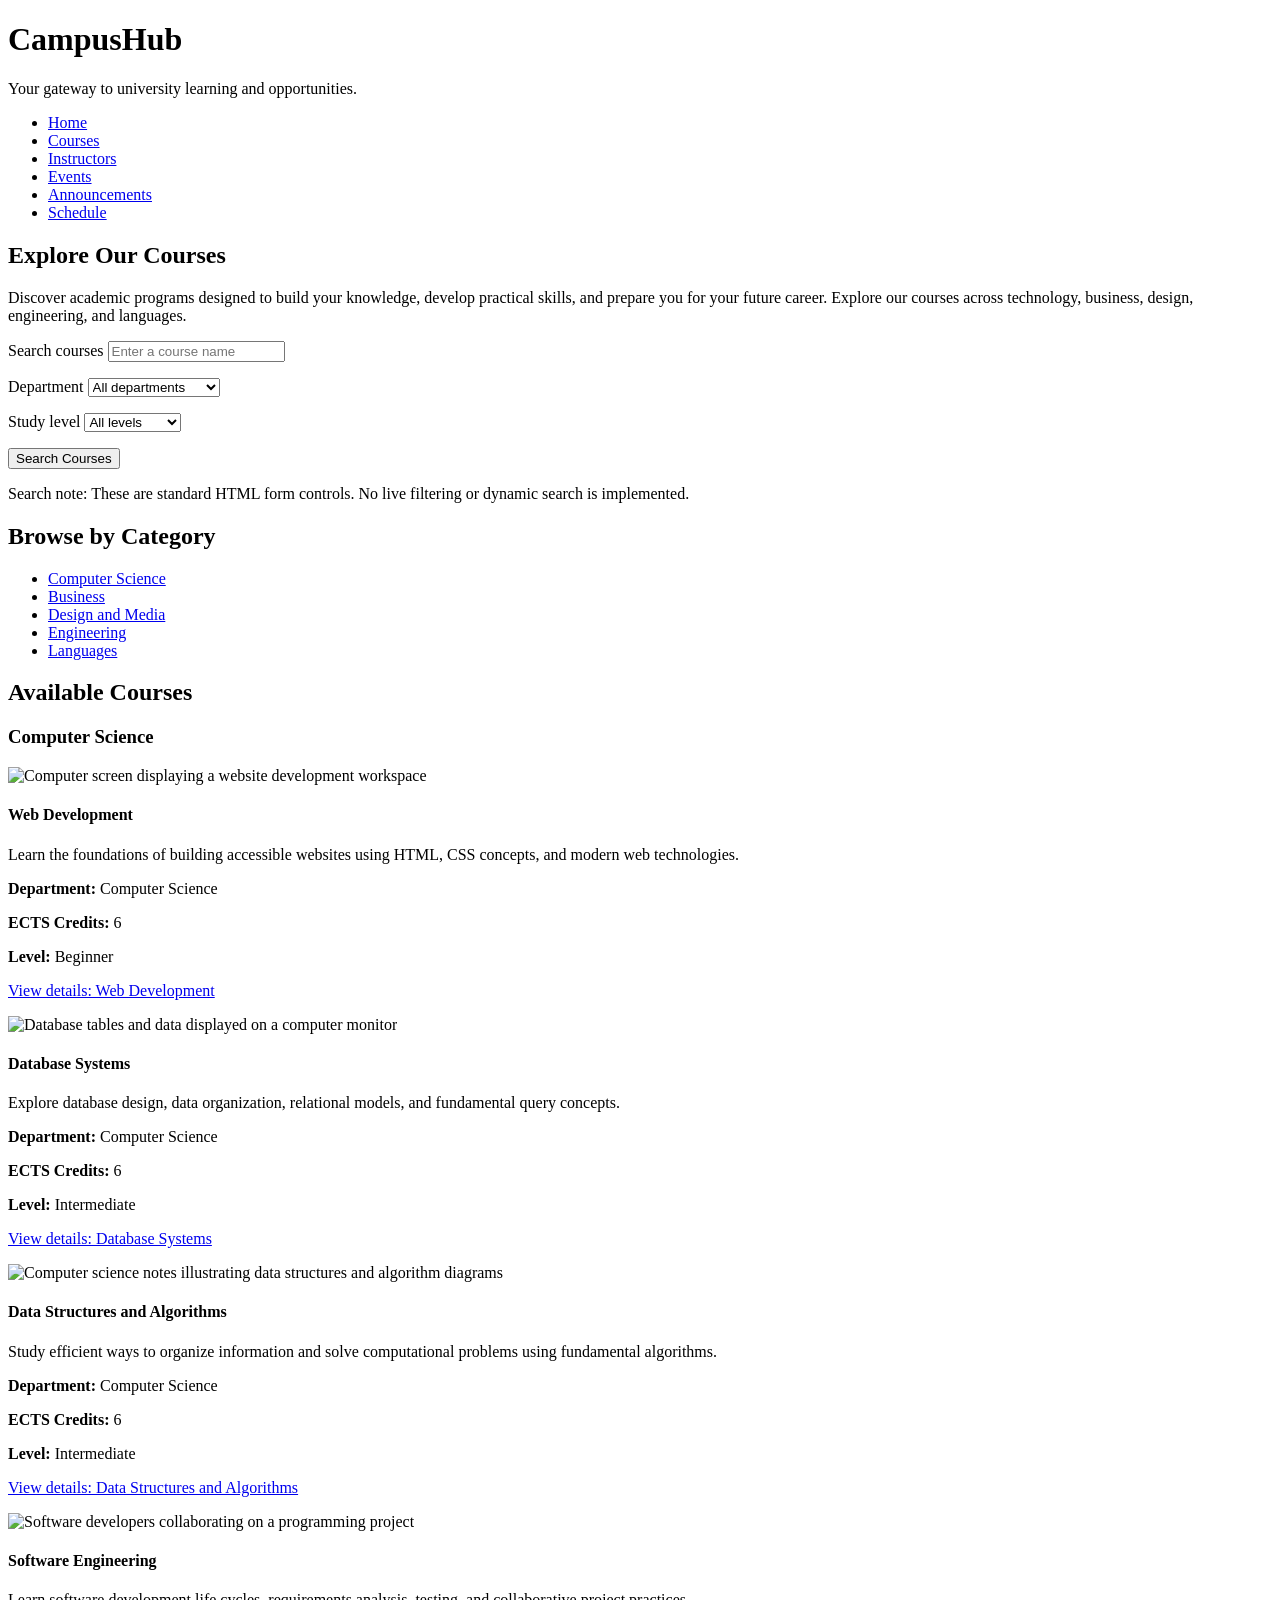
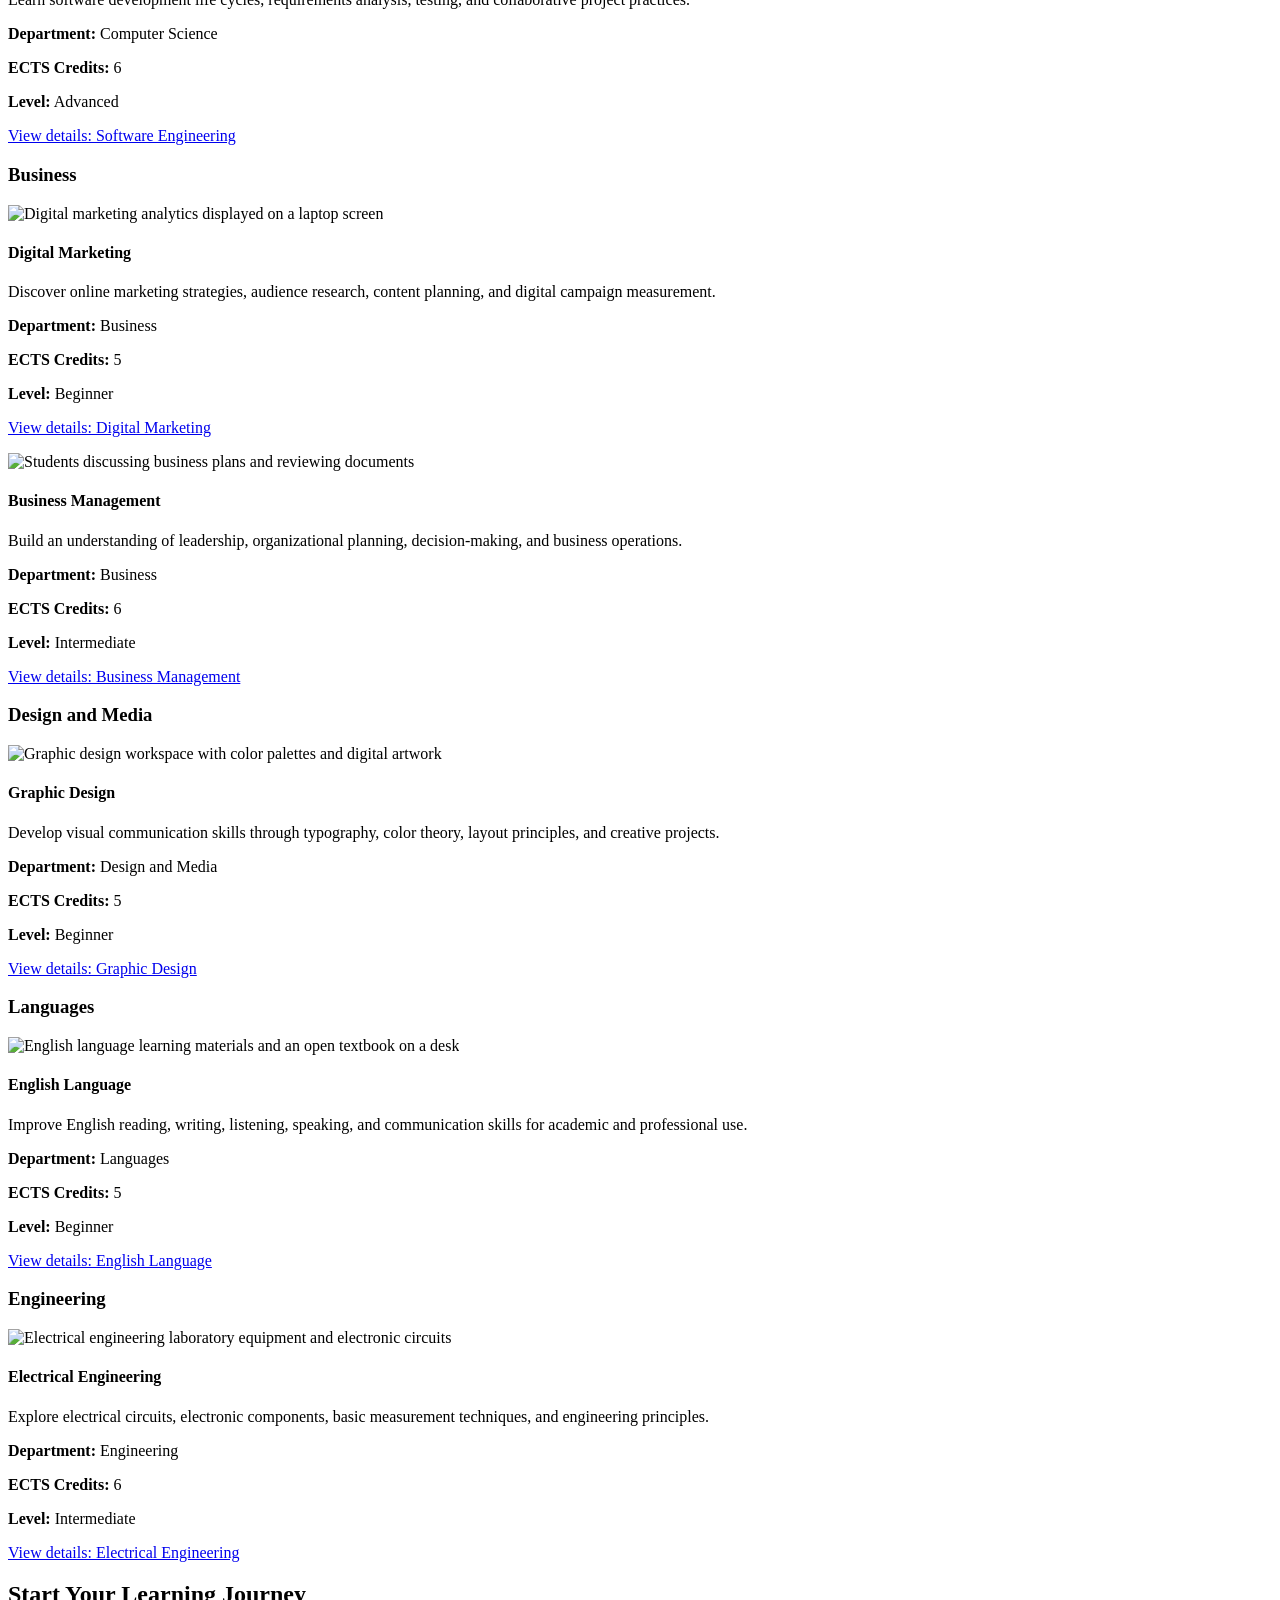
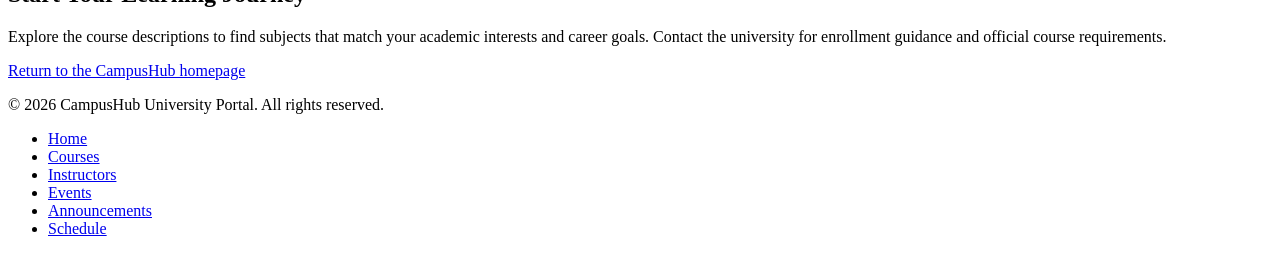
==== courses.html @ 7636628a "Add files via upload" ====
<!doctype html>
<html lang="en">
<head>
    <meta charset="UTF-8">
    <meta name="viewport" content="width=device-width, initial-scale=1.0">
    <title>Our Courses | CampusHub University Portal</title>
</head>
<body>

    <header>
        <h1>CampusHub</h1>
        <p>Your gateway to university learning and opportunities.</p>

        <nav aria-label="Main navigation">
            <ul>
                <li><a href="index.html">Home</a></li>
                <li><a href="courses.html" aria-current="page">Courses</a></li>
                <li><a href="instructors.html">Instructors</a></li>
                <li><a href="events.html">Events</a></li>
                <li><a href="announcements.html">Announcements</a></li>
                <li><a href="schedule.html">Schedule</a></li>
            </ul>
        </nav>
    </header>

    <main>
        <section aria-labelledby="courses-heading">
            <h2 id="courses-heading">Explore Our Courses</h2>
            <p>
                Discover academic programs designed to build your knowledge,
                develop practical skills, and prepare you for your future career.
                Explore our courses across technology, business, design,
                engineering, and languages.
            </p>

            <form action="courses.html" method="get">
                <p>
                    <label for="course-search">Search courses</label>
                    <input
                        type="search"
                        id="course-search"
                        name="search"
                        placeholder="Enter a course name"
                    >
                </p>

                <p>
                    <label for="department">Department</label>
                    <select id="department" name="department">
                        <option value="">All departments</option>
                        <option value="computer-science">Computer Science</option>
                        <option value="business">Business</option>
                        <option value="design">Design and Media</option>
                        <option value="engineering">Engineering</option>
                        <option value="languages">Languages</option>
                    </select>
                </p>

                <p>
                    <label for="level">Study level</label>
                    <select id="level" name="level">
                        <option value="">All levels</option>
                        <option value="beginner">Beginner</option>
                        <option value="intermediate">Intermediate</option>
                        <option value="advanced">Advanced</option>
                    </select>
                </p>

                <button type="submit">Search Courses</button>
            </form>
            <p>
                Search note: These are standard HTML form controls.
                No live filtering or dynamic search is implemented.
            </p>
        </section>

        <nav aria-label="Course categories">
            <h2>Browse by Category</h2>
            <ul>
                <li><a href="#computer-science">Computer Science</a></li>
                <li><a href="#business">Business</a></li>
                <li><a href="#design">Design and Media</a></li>
                <li><a href="#engineering">Engineering</a></li>
                <li><a href="#languages">Languages</a></li>
            </ul>
        </nav>

        <section aria-labelledby="course-list-heading">
            <h2 id="course-list-heading">Available Courses</h2>

            <section id="computer-science" aria-labelledby="cs-heading">
                <h3 id="cs-heading">Computer Science</h3>

                <article>
                    <img
                        src="images/web-development.jpg"
                        alt="Computer screen displaying a website development workspace"
                        width="320"
                        height="200"
                    >
                    <h4>Web Development</h4>
                    <p>
                        Learn the foundations of building accessible websites
                        using HTML, CSS concepts, and modern web technologies.
                    </p>
                    <p><strong>Department:</strong> Computer Science</p>
                    <p><strong>ECTS Credits:</strong> 6</p>
                    <p><strong>Level:</strong> Beginner</p>
                    <p><a href="course-details/web-development.html">View details: Web Development</a></p>
                </article>

                <article>
                    <img
                        src="images/database-systems.jpg"
                        alt="Database tables and data displayed on a computer monitor"
                        width="320"
                        height="200"
                    >
                    <h4>Database Systems</h4>
                    <p>
                        Explore database design, data organization, relational
                        models, and fundamental query concepts.
                    </p>
                    <p><strong>Department:</strong> Computer Science</p>
                    <p><strong>ECTS Credits:</strong> 6</p>
                    <p><strong>Level:</strong> Intermediate</p>
                    <p><a href="course-details/database-systems.html">View details: Database Systems</a></p>
                </article>

                <article>
                    <img
                        src="images/data-structures-algorithms.jpg"
                        alt="Computer science notes illustrating data structures and algorithm diagrams"
                        width="320"
                        height="200"
                    >
                    <h4>Data Structures and Algorithms</h4>
                    <p>
                        Study efficient ways to organize information and solve
                        computational problems using fundamental algorithms.
                    </p>
                    <p><strong>Department:</strong> Computer Science</p>
                    <p><strong>ECTS Credits:</strong> 6</p>
                    <p><strong>Level:</strong> Intermediate</p>
                    <p><a href="course-details/data-structures-algorithms.html">View details: Data Structures and Algorithms</a></p>
                </article>

                <article>
                    <img
                        src="images/software-engineering.jpg"
                        alt="Software developers collaborating on a programming project"
                        width="320"
                        height="200"
                    >
                    <h4>Software Engineering</h4>
                    <p>
                        Learn software development life cycles, requirements
                        analysis, testing, and collaborative project practices.
                    </p>
                    <p><strong>Department:</strong> Computer Science</p>
                    <p><strong>ECTS Credits:</strong> 6</p>
                    <p><strong>Level:</strong> Advanced</p>
                    <p><a href="course-details/software-engineering.html">View details: Software Engineering</a></p>
                </article>
            </section>

            <section id="business" aria-labelledby="business-heading">
                <h3 id="business-heading">Business</h3>

                <article>
                    <img
                        src="images/digital-marketing.jpg"
                        alt="Digital marketing analytics displayed on a laptop screen"
                        width="320"
                        height="200"
                    >
                    <h4>Digital Marketing</h4>
                    <p>
                        Discover online marketing strategies, audience research,
                        content planning, and digital campaign measurement.
                    </p>
                    <p><strong>Department:</strong> Business</p>
                    <p><strong>ECTS Credits:</strong> 5</p>
                    <p><strong>Level:</strong> Beginner</p>
                    <p><a href="course-details/digital-marketing.html">View details: Digital Marketing</a></p>
                </article>

                <article>
                    <img
                        src="images/business-management.jpg"
                        alt="Students discussing business plans and reviewing documents"
                        width="320"
                        height="200"
                    >
                    <h4>Business Management</h4>
                    <p>
                        Build an understanding of leadership, organizational
                        planning, decision-making, and business operations.
                    </p>
                    <p><strong>Department:</strong> Business</p>
                    <p><strong>ECTS Credits:</strong> 6</p>
                    <p><strong>Level:</strong> Intermediate</p>
                    <p><a href="course-details/business-management.html">View details: Business Management</a></p>
                </article>
            </section>

            <section id="design" aria-labelledby="design-heading">
                <h3 id="design-heading">Design and Media</h3>

                <article>
                    <img
                        src="images/graphic-design.jpg"
                        alt="Graphic design workspace with color palettes and digital artwork"
                        width="320"
                        height="200"
                    >
                    <h4>Graphic Design</h4>
                    <p>
                        Develop visual communication skills through typography,
                        color theory, layout principles, and creative projects.
                    </p>
                    <p><strong>Department:</strong> Design and Media</p>
                    <p><strong>ECTS Credits:</strong> 5</p>
                    <p><strong>Level:</strong> Beginner</p>
                    <p><a href="course-details/graphic-design.html">View details: Graphic Design</a></p>
                </article>
            </section>

            <section id="languages" aria-labelledby="languages-heading">
                <h3 id="languages-heading">Languages</h3>

                <article>
                    <img
                        src="images/english-language.jpg"
                        alt="English language learning materials and an open textbook on a desk"
                        width="320"
                        height="200"
                    >
                    <h4>English Language</h4>
                    <p>
                        Improve English reading, writing, listening, speaking,
                        and communication skills for academic and professional use.
                    </p>
                    <p><strong>Department:</strong> Languages</p>
                    <p><strong>ECTS Credits:</strong> 5</p>
                    <p><strong>Level:</strong> Beginner</p>
                    <p><a href="course-details/english-language.html">View details: English Language</a></p>
                </article>
            </section>

            <section id="engineering" aria-labelledby="engineering-heading">
                <h3 id="engineering-heading">Engineering</h3>

                <article>
                    <img
                        src="images/electrical-engineering.jpg"
                        alt="Electrical engineering laboratory equipment and electronic circuits"
                        width="320"
                        height="200"
                    >
                    <h4>Electrical Engineering</h4>
                    <p>
                        Explore electrical circuits, electronic components,
                        basic measurement techniques, and engineering principles.
                    </p>
                    <p><strong>Department:</strong> Engineering</p>
                    <p><strong>ECTS Credits:</strong> 6</p>
                    <p><strong>Level:</strong> Intermediate</p>
                    <p><a href="course-details/electrical-engineering.html">View details: Electrical Engineering</a></p>
                </article>
            </section>
        </section>

        <section aria-labelledby="enrollment-heading">
            <h2 id="enrollment-heading">Start Your Learning Journey</h2>
            <p>
                Explore the course descriptions to find subjects that match
                your academic interests and career goals. Contact the university
                for enrollment guidance and official course requirements.
            </p>
            <p>
                <a href="index.html">Return to the CampusHub homepage</a>
            </p>
        </section>
    </main>

    <footer>
        <p>&copy; 2026 CampusHub University Portal. All rights reserved.</p>
        <nav aria-label="Footer navigation">
            <ul>
                <li><a href="index.html">Home</a></li>
                <li><a href="courses.html">Courses</a></li>
                <li><a href="instructors.html">Instructors</a></li>
                <li><a href="events.html">Events</a></li>
                <li><a href="announcements.html">Announcements</a></li>
                <li><a href="schedule.html">Schedule</a></li>
            </ul>
        </nav>
    </footer>

</body>
</html>
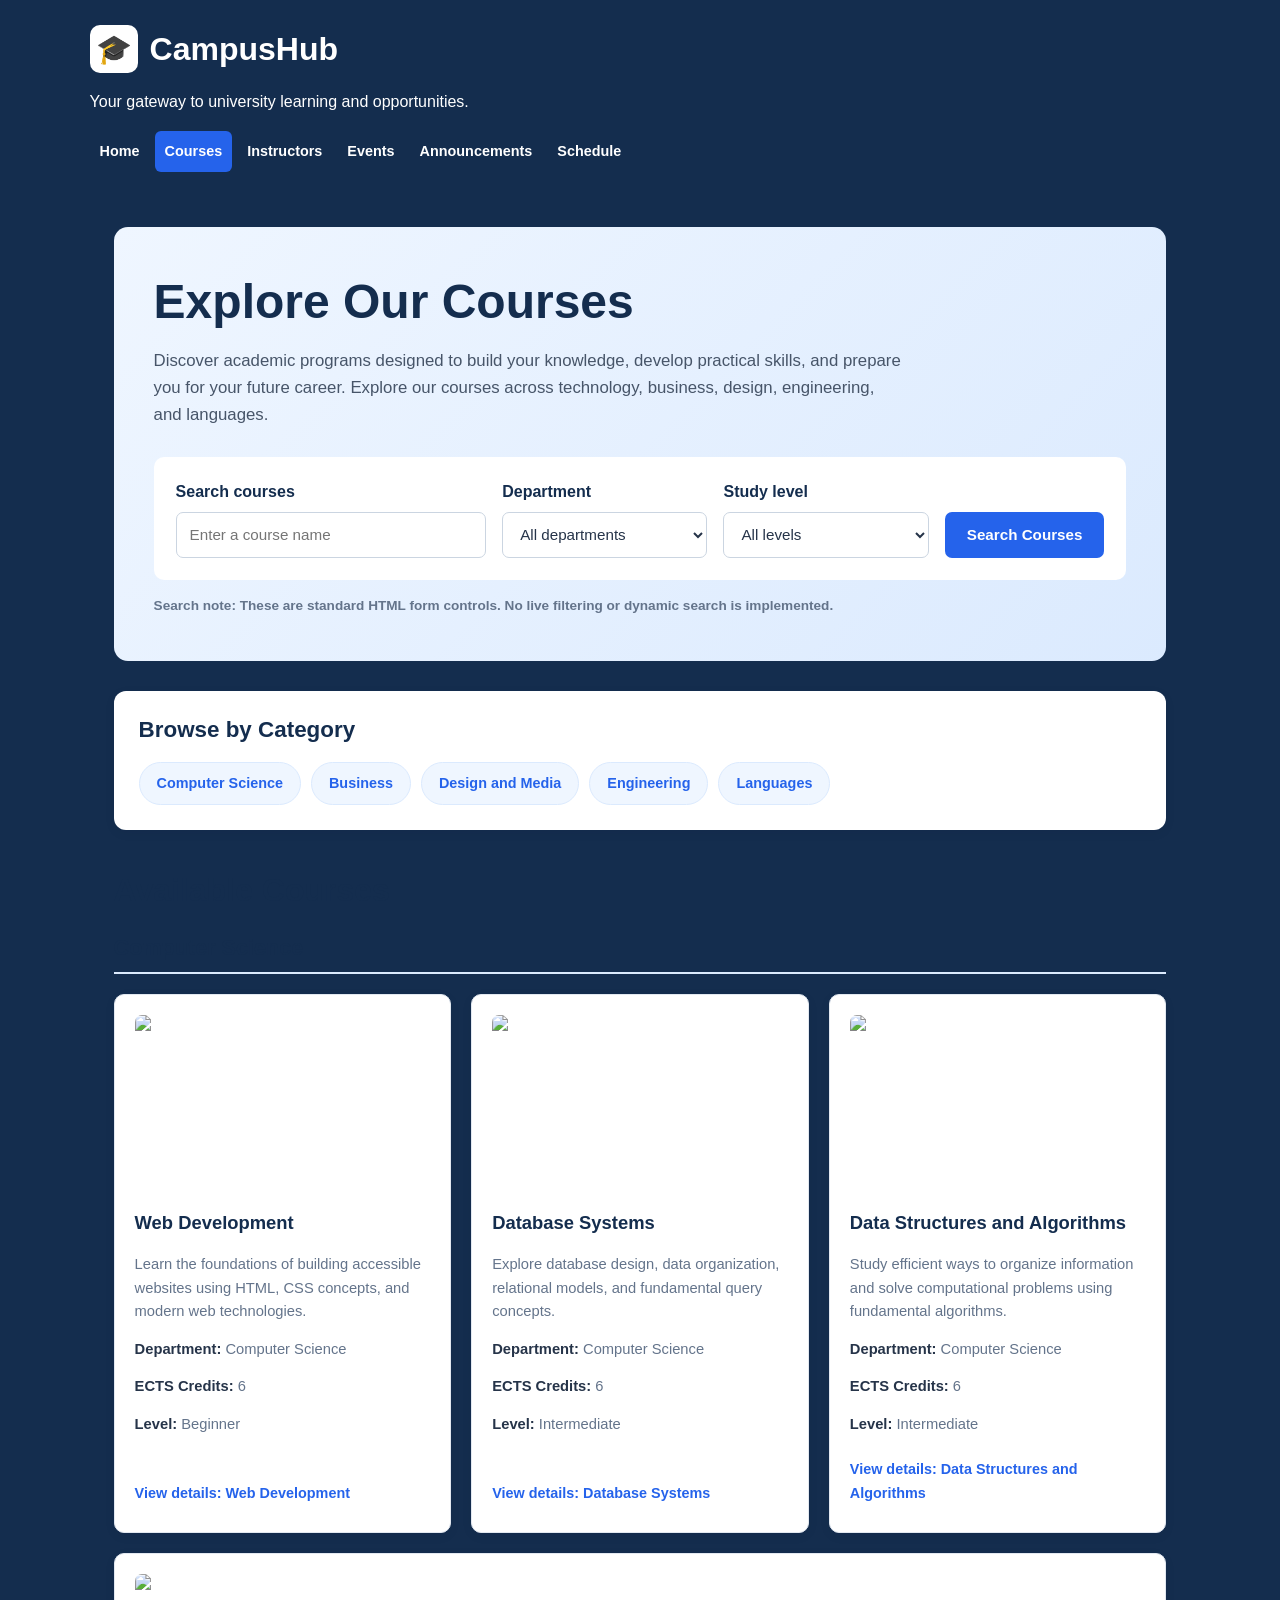
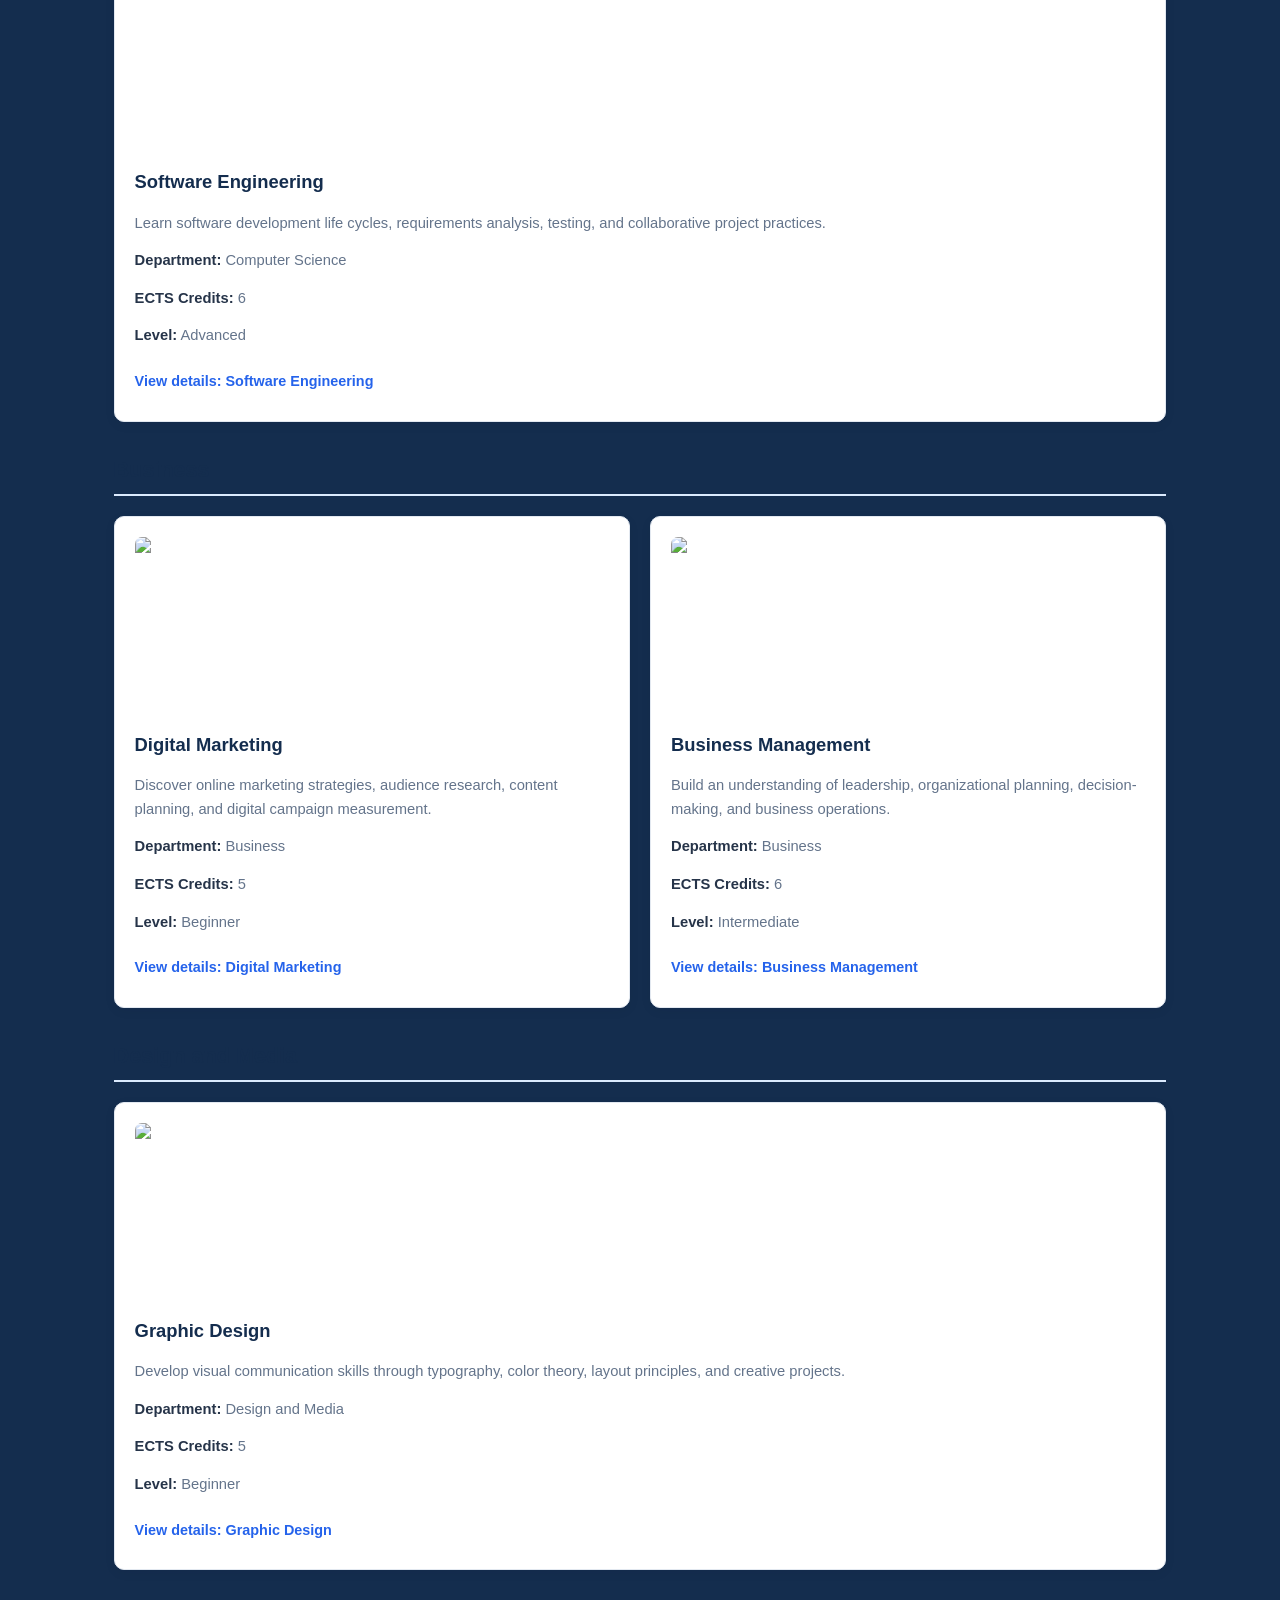
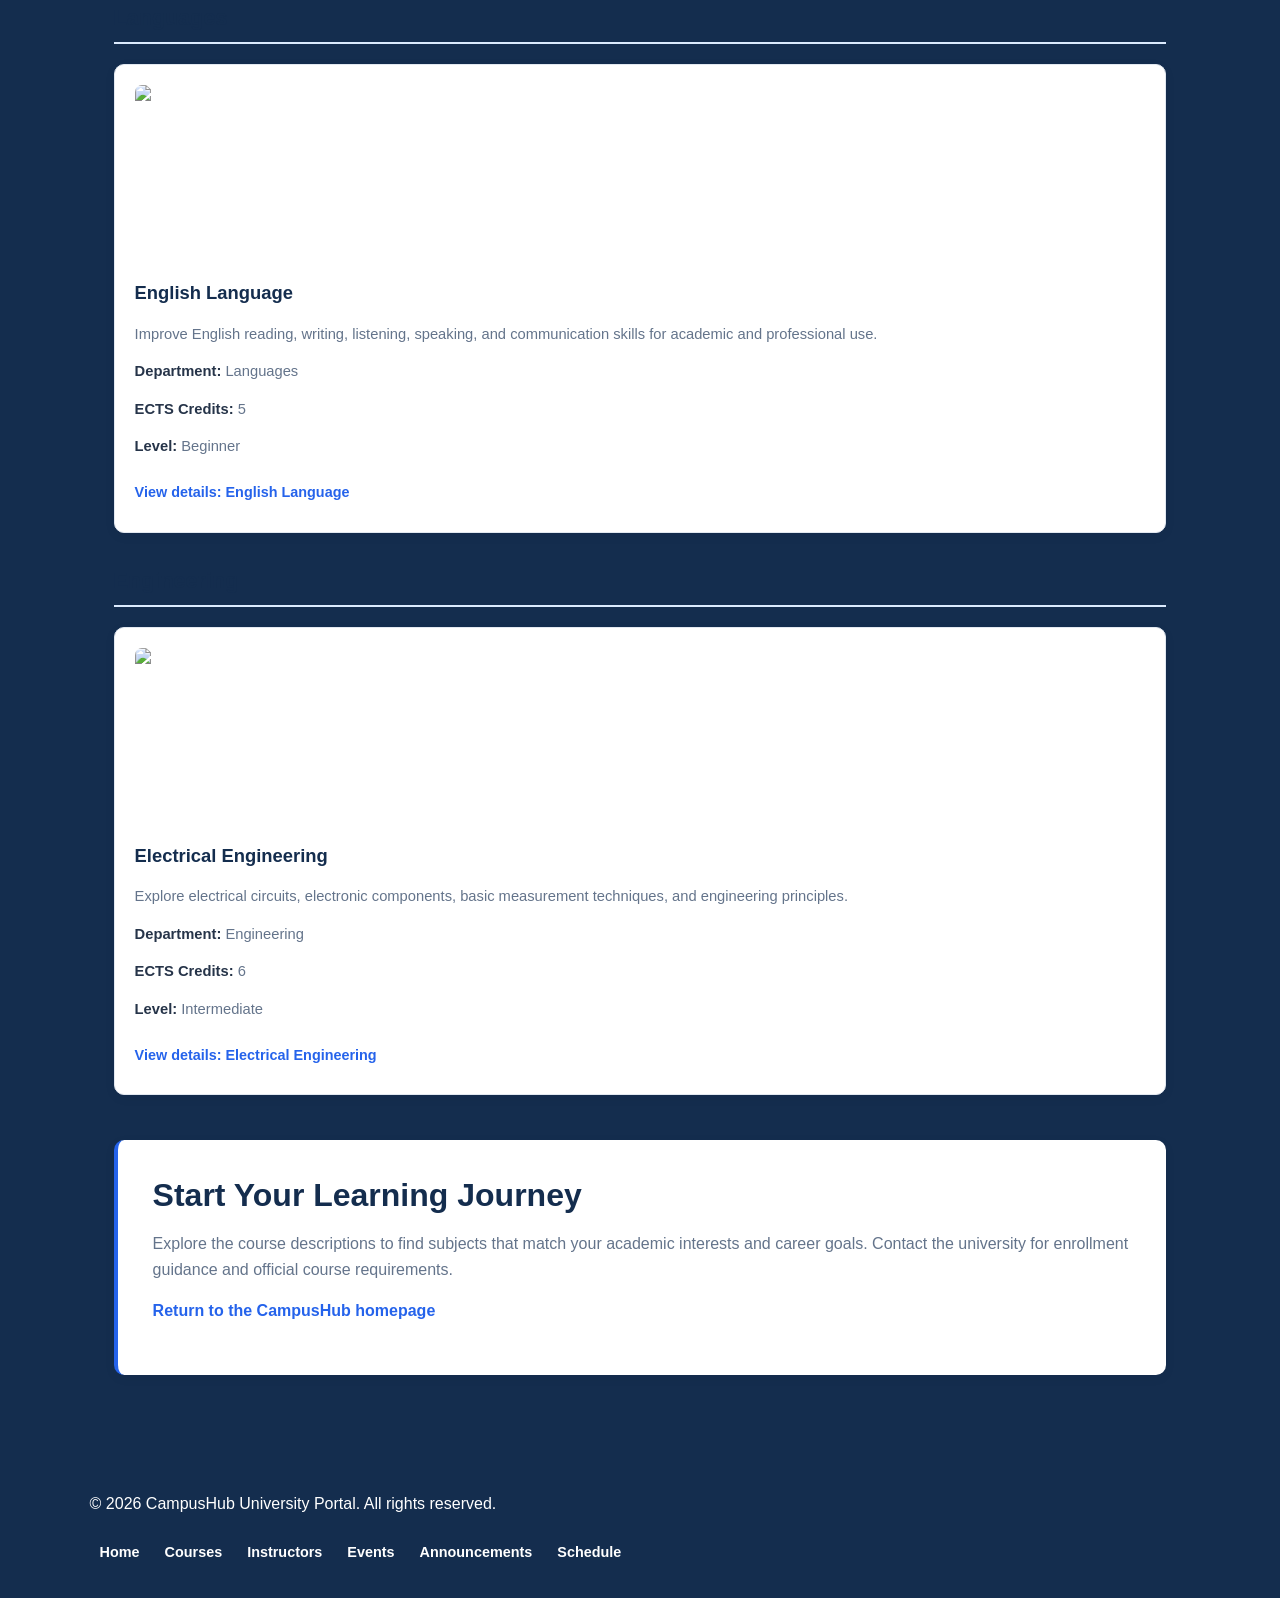
==== commit 2eca35b4: "Add files via upload" ====
--- a/courses.html
+++ b/courses.html
@@ -1,7 +1,7 @@
 
 <!doctype html>
 <html lang="en">
-<head>
+<head><link rel="stylesheet" href="style.css">
     <meta charset="UTF-8">
     <meta name="viewport" content="width=device-width, initial-scale=1.0">
     <title>Our Courses | CampusHub University Portal</title>
@@ -9,9 +9,13 @@
 <body>
 
     <header>
+        <header>
+    <div class="logo">
+        <span class="logo-icon">🎓</span>
         <h1>CampusHub</h1>
-        <p>Your gateway to university learning and opportunities.</p>
-
+    </div>
+
+    <p>Your gateway to university learning and opportunities.</p>
         <nav aria-label="Main navigation">
             <ul>
                 <li><a href="index.html">Home</a></li>
--- a/style.css
+++ b/style.css
@@ -0,0 +1,1249 @@
+
+/* ==================================================
+   CAMPUSHUB - HOMEPAGE STYLING
+   Shared header and footer
+   ================================================== */
+
+/* 1. GLOBAL BOX MODEL */
+
+* {
+    box-sizing: border-box;
+}
+
+body {
+    margin: 0;
+    font-family: Arial, Helvetica, sans-serif;
+    line-height: 1.6;
+    color: #263449;
+    background-color: #F4F6FA;
+}
+
+h1, h2, h3 {
+    line-height: 1.25;
+}
+
+h2 {
+    color: #142D4E;
+    font-size: 2rem;
+    margin-bottom: 15px;
+}
+
+h3 {
+    color: #142D4E;
+    font-size: 1.2rem;
+}
+
+a {
+    color: #2563EB;
+    text-decoration: none;
+    transition: 0.2s ease;
+}
+
+a:hover {
+    color: #142D4E;
+}
+
+
+/* ==================================================
+   2. HEADER AND NAVIGATION
+   Shared across all six pages
+   ================================================== */
+
+body > header {
+    background-color: #142D4E;
+    color: #FFFFFF;
+    padding: 25px 7%;
+}
+
+body > header h1 {
+    margin: 0;
+    font-size: 2rem;
+    color: #FFFFFF;
+}
+
+body > header > p {
+    color: #CBD5E1;
+    margin: 5px 0 20px;
+}
+
+/* Navigation Flexbox */
+
+body > header nav ul {
+    display: flex;
+    flex-wrap: wrap;
+    align-items: center;
+    gap: 10px;
+    list-style: none;
+    padding: 0;
+    margin: 0;
+}
+
+body > header nav a {
+    display: block;
+    padding: 10px 16px;
+    color: #FFFFFF;
+    font-weight: 600;
+    border-radius: 6px;
+}
+
+body > header nav a:hover,
+body > header nav a[aria-current="page"] {
+    background-color: #2563EB;
+    color: #FFFFFF;
+}
+
+
+/* ==================================================
+   3. MAIN CONTENT CONTAINER
+   ================================================== */
+
+main {
+    max-width: 1200px;
+    margin: 0 auto;
+    padding: 40px 24px;
+}
+
+main > section {
+    margin-bottom: 45px;
+}
+
+
+/* ==================================================
+   4. HERO SECTION
+   ================================================== */
+
+main > section[aria-labelledby="hero-heading"] {
+    background: linear-gradient(135deg, #EFF6FF, #DBEAFE);
+    padding: 65px 50px;
+    border-radius: 14px;
+    margin-bottom: 40px;
+}
+
+#hero-heading {
+    color: #142D4E;
+    font-size: clamp(2rem, 4vw, 3.2rem);
+    margin-bottom: 20px;
+    max-width: 700px;
+}
+
+main > section[aria-labelledby="hero-heading"] > p {
+    max-width: 680px;
+    color: #475569;
+    font-size: 1.1rem;
+}
+
+main > section[aria-labelledby="hero-heading"] > p:last-child {
+    margin-top: 28px;
+    margin-bottom: 0;
+}
+
+/* Hero call-to-action button */
+
+main > section[aria-labelledby="hero-heading"] > p:last-child a {
+    display: inline-block;
+    background-color: #2563EB;
+    color: #FFFFFF;
+    padding: 13px 26px;
+    border-radius: 7px;
+    font-weight: 700;
+    transition: 0.2s ease;
+}
+
+main > section[aria-labelledby="hero-heading"] > p:last-child a:hover {
+    background-color: #142D4E;
+    transform: translateY(-2px);
+}
+
+
+/* ==================================================
+   5. CAMPUSHUB STATISTICS
+   ================================================== */
+
+main > section[aria-labelledby="statistics-heading"] {
+    background-color: #FFFFFF;
+    padding: 30px;
+    border-radius: 12px;
+    text-align: center;
+}
+
+main > section[aria-labelledby="statistics-heading"] ul {
+    display: flex;
+    flex-wrap: wrap;
+    justify-content: space-around;
+    gap: 20px;
+    list-style: none;
+    padding: 20px 0;
+    margin: 0;
+}
+
+main > section[aria-labelledby="statistics-heading"] li {
+    display: flex;
+    flex-direction: column;
+    flex: 1 1 150px;
+}
+
+main > section[aria-labelledby="statistics-heading"] strong {
+    color: #2563EB;
+    font-size: 2rem;
+}
+
+main > section[aria-labelledby="statistics-heading"] li span {
+    color: #64748B;
+    font-weight: 600;
+}
+
+
+/* ==================================================
+   6. FEATURED COURSES - FOUR CARDS
+   ================================================== */
+
+main > section[aria-labelledby="courses-heading"] {
+    display: flex;
+    flex-wrap: wrap;
+    gap: 20px;
+}
+
+#courses-heading,
+main > section[aria-labelledby="courses-heading"] > p:first-of-type,
+main > section[aria-labelledby="courses-heading"] > p:last-of-type {
+    flex-basis: 100%;
+}
+
+main > section[aria-labelledby="courses-heading"] > article {
+    flex: 1 1 calc(50% - 20px);
+    min-width: 250px;
+    padding: 25px;
+    background-color: #FFFFFF;
+    border: 1px solid #E2E8F0;
+    border-radius: 10px;
+    box-shadow: 0 3px 12px rgba(15, 23, 42, 0.05);
+    transition: 0.2s ease;
+}
+
+main > section[aria-labelledby="courses-heading"] > article:hover {
+    transform: translateY(-4px);
+    box-shadow: 0 8px 20px rgba(15, 23, 42, 0.10);
+}
+
+main > section[aria-labelledby="courses-heading"] > article p {
+    color: #64748B;
+}
+
+main > section[aria-labelledby="courses-heading"] > article a {
+    font-weight: 700;
+}
+
+main > section[aria-labelledby="courses-heading"] > p:last-of-type {
+    margin-bottom: 0;
+    font-weight: 700;
+}
+
+
+/* ==================================================
+   7. UPCOMING EVENTS - THREE CARDS
+   ================================================== */
+
+main > section[aria-labelledby="events-heading"] {
+    display: flex;
+    flex-wrap: wrap;
+    gap: 20px;
+}
+
+#events-heading,
+main > section[aria-labelledby="events-heading"] > p:first-of-type,
+main > section[aria-labelledby="events-heading"] > p:last-of-type {
+    flex-basis: 100%;
+}
+
+main > section[aria-labelledby="events-heading"] > article {
+    flex: 1 1 calc(33.333% - 20px);
+    min-width: 240px;
+    padding: 24px;
+    background-color: #FFFFFF;
+    border-left: 4px solid #2563EB;
+    border-radius: 10px;
+    box-shadow: 0 3px 12px rgba(15, 23, 42, 0.05);
+}
+
+main > section[aria-labelledby="events-heading"] > article p {
+    color: #64748B;
+    font-size: 0.95rem;
+}
+
+main > section[aria-labelledby="events-heading"] time {
+    color: #2563EB;
+    font-weight: 700;
+}
+
+main > section[aria-labelledby="events-heading"] > p:last-of-type {
+    margin-bottom: 0;
+    font-weight: 700;
+}
+
+
+/* ==================================================
+   8. ANNOUNCEMENTS - THREE ARTICLES
+   ================================================== */
+
+main > section[aria-labelledby="announcements-heading"] {
+    background-color: #FFFFFF;
+    padding: 32px;
+    border-radius: 12px;
+}
+
+main > section[aria-labelledby="announcements-heading"] > article {
+    padding: 20px 0;
+    border-bottom: 1px solid #E2E8F0;
+}
+
+main > section[aria-labelledby="announcements-heading"] > article:last-of-type {
+    border-bottom: none;
+}
+
+main > section[aria-labelledby="announcements-heading"] > article h3 {
+    margin-bottom: 8px;
+}
+
+main > section[aria-labelledby="announcements-heading"] > article p {
+    color: #64748B;
+}
+
+main > section[aria-labelledby="announcements-heading"] time {
+    color: #2563EB;
+    font-size: 0.9rem;
+    font-weight: 600;
+}
+
+main > section[aria-labelledby="announcements-heading"] > p:last-child {
+    margin-bottom: 0;
+    font-weight: 700;
+}
+
+
+/* ==================================================
+   9. SHARED FOOTER
+   ================================================== */
+
+body > footer {
+    background-color: #142D4E;
+    color: #CBD5E1;
+    padding: 35px 7%;
+    text-align: center;
+}
+
+body > footer > p {
+    margin-bottom: 20px;
+}
+
+body > footer nav ul {
+    display: flex;
+    flex-wrap: wrap;
+    justify-content: center;
+    gap: 12px 24px;
+    list-style: none;
+    padding: 0;
+    margin: 0;
+}
+
+body > footer nav a {
+    color: #FFFFFF;
+    font-size: 0.9rem;
+}
+
+body > footer nav a:hover {
+    color: #93C5FD;
+}
+
+
+/* ==================================================
+   10. RESPONSIVE DESIGN
+   ================================================== */
+
+@media (max-width: 768px) {
+
+    body > header {
+        padding: 22px 5%;
+    }
+
+    body > header nav ul {
+        gap: 5px;
+    }
+
+    body > header nav a {
+        padding: 9px 11px;
+        font-size: 0.9rem;
+    }
+
+    main {
+        padding: 25px 18px;
+    }
+
+    main > section[aria-labelledby="hero-heading"] {
+        padding: 40px 25px;
+    }
+
+    main > section[aria-labelledby="courses-heading"] > article {
+        flex-basis: 100%;
+    }
+
+    main > section[aria-labelledby="events-heading"] > article {
+        flex-basis: 100%;
+    }
+}
+
+@media (max-width: 480px) {
+
+    body > header h1 {
+        font-size: 1.7rem;
+    }
+
+    body > header nav ul {
+        flex-direction: column;
+        align-items: stretch;
+    }
+
+    body > header nav a {
+        text-align: center;
+    }
+
+    main {
+        padding: 20px 14px;
+    }
+
+    main > section[aria-labelledby="hero-heading"] {
+        padding: 32px 20px;
+    }
+
+    #hero-heading {
+        font-size: 2rem;
+    }
+
+    h2 {
+        font-size: 1.6rem;
+    }
+
+    main > section[aria-labelledby="statistics-heading"] ul {
+        flex-direction: column;
+    }
+
+    main > section[aria-labelledby="announcements-heading"] {
+        padding: 22px;
+    }
+
+    body > footer nav ul {
+        flex-direction: column;
+        gap: 12px;
+    }
+}
+
+/* ==================================================
+   11. COURSES PAGE - HERO AND SEARCH FILTERS
+   ================================================== */
+
+/* Override the homepage courses layout.
+   On this page, courses-heading belongs to the hero. */
+
+main > section[aria-labelledby="courses-heading"] {
+    display: block;
+    background: linear-gradient(135deg, #EFF6FF, #DBEAFE);
+    padding: 45px 40px;
+    border-radius: 14px;
+    margin-bottom: 30px;
+}
+
+/* Hero heading */
+
+#courses-heading {
+    color: #142D4E;
+    font-size: clamp(2rem, 4vw, 3rem);
+    margin-top: 0;
+    margin-bottom: 15px;
+}
+
+/* Hero description */
+
+main > section[aria-labelledby="courses-heading"] > p:first-of-type {
+    max-width: 750px;
+    color: #475569;
+    font-size: 1.05rem;
+    margin-bottom: 28px;
+}
+
+/* Search form - Flexbox */
+
+main > section[aria-labelledby="courses-heading"] form {
+    display: flex;
+    flex-wrap: wrap;
+    align-items: flex-end;
+    gap: 16px;
+    background-color: #FFFFFF;
+    padding: 22px;
+    border-radius: 10px;
+}
+
+/* Form fields */
+
+main > section[aria-labelledby="courses-heading"] form p {
+    flex: 1 1 180px;
+    min-width: 0;
+    margin: 0;
+}
+
+main > section[aria-labelledby="courses-heading"] form p:first-child {
+    flex: 2 1 260px;
+}
+
+main > section[aria-labelledby="courses-heading"] form label {
+    display: block;
+    color: #142D4E;
+    font-weight: 700;
+    margin-bottom: 7px;
+}
+
+/* Search input and dropdowns */
+
+#course-search,
+#department,
+#level {
+    width: 100%;
+    min-height: 46px;
+    padding: 11px 13px;
+    font-family: inherit;
+    font-size: 0.95rem;
+    color: #263449;
+    background-color: #FFFFFF;
+    border: 1px solid #CBD5E1;
+    border-radius: 7px;
+    outline: none;
+    transition: 0.2s ease;
+}
+
+#course-search:focus,
+#department:focus,
+#level:focus {
+    border-color: #2563EB;
+    box-shadow: 0 0 0 3px rgba(37, 99, 235, 0.12);
+}
+
+/* Search button */
+
+main > section[aria-labelledby="courses-heading"] form button {
+    min-height: 46px;
+    padding: 11px 22px;
+    background-color: #2563EB;
+    color: #FFFFFF;
+    border: none;
+    border-radius: 7px;
+    font-family: inherit;
+    font-size: 0.95rem;
+    font-weight: 700;
+    cursor: pointer;
+    transition: 0.2s ease;
+}
+
+main > section[aria-labelledby="courses-heading"] form button:hover {
+    background-color: #142D4E;
+    transform: translateY(-2px);
+}
+
+/* Search explanation */
+
+main > section[aria-labelledby="courses-heading"] > p:last-child {
+    color: #64748B;
+    font-size: 0.85rem;
+    margin: 15px 0 0;
+}
+
+
+/* ==================================================
+   12. COURSE CATEGORY NAVIGATION
+   ================================================== */
+
+main > nav[aria-label="Course categories"] {
+    background-color: #FFFFFF;
+    padding: 25px;
+    margin-bottom: 40px;
+    border-radius: 12px;
+    box-shadow: 0 3px 12px rgba(15, 23, 42, 0.05);
+}
+
+main > nav[aria-label="Course categories"] h2 {
+    font-size: 1.4rem;
+    margin-top: 0;
+    margin-bottom: 18px;
+}
+
+main > nav[aria-label="Course categories"] ul {
+    display: flex;
+    flex-wrap: wrap;
+    gap: 10px;
+    list-style: none;
+    padding: 0;
+    margin: 0;
+}
+
+main > nav[aria-label="Course categories"] a {
+    display: inline-block;
+    padding: 9px 17px;
+    background-color: #EFF6FF;
+    color: #2563EB;
+    border: 1px solid #DBEAFE;
+    border-radius: 25px;
+    font-size: 0.9rem;
+    font-weight: 600;
+    transition: 0.2s ease;
+}
+
+main > nav[aria-label="Course categories"] a:hover {
+    background-color: #2563EB;
+    color: #FFFFFF;
+    border-color: #2563EB;
+    transform: translateY(-2px);
+}
+
+
+/* ==================================================
+   13. AVAILABLE COURSES - NINE COURSE CARDS
+   ================================================== */
+
+main > section[aria-labelledby="course-list-heading"] {
+    margin-bottom: 45px;
+}
+
+#course-list-heading {
+    margin-bottom: 25px;
+}
+
+/* Department sections */
+
+main > section[aria-labelledby="course-list-heading"] > section {
+    display: flex;
+    flex-wrap: wrap;
+    gap: 20px;
+    margin-bottom: 35px;
+}
+
+/* Department headings occupy the full row */
+
+main > section[aria-labelledby="course-list-heading"] > section > h3 {
+    flex-basis: 100%;
+    margin: 0;
+    padding-bottom: 10px;
+    border-bottom: 2px solid #DBEAFE;
+    font-size: 1.35rem;
+}
+
+/* Individual course cards */
+
+main > section[aria-labelledby="course-list-heading"] > section > article {
+    display: flex;
+    flex-direction: column;
+    flex: 1 1 calc(33.333% - 20px);
+    min-width: 250px;
+    padding: 20px;
+    background-color: #FFFFFF;
+    border: 1px solid #E2E8F0;
+    border-radius: 10px;
+    box-shadow: 0 3px 12px rgba(15, 23, 42, 0.05);
+    transition: transform 0.2s ease, box-shadow 0.2s ease;
+}
+
+/* Card hover effect */
+
+main > section[aria-labelledby="course-list-heading"] > section > article:hover {
+    transform: translateY(-5px);
+    box-shadow: 0 8px 20px rgba(15, 23, 42, 0.10);
+}
+
+/* Course images */
+
+main > section[aria-labelledby="course-list-heading"] > section > article img {
+    display: block;
+    width: 100%;
+    height: 180px;
+    object-fit: cover;
+    border-radius: 7px;
+    margin-bottom: 15px;
+}
+
+/* Course titles */
+
+main > section[aria-labelledby="course-list-heading"] > section > article h4 {
+    color: #142D4E;
+    font-size: 1.15rem;
+    line-height: 1.4;
+    margin: 0 0 10px;
+}
+
+/* Course descriptions */
+
+main > section[aria-labelledby="course-list-heading"] > section > article p {
+    color: #64748B;
+    font-size: 0.92rem;
+    margin: 7px 0;
+}
+
+/* Course information */
+
+main > section[aria-labelledby="course-list-heading"] > section > article strong {
+    color: #263449;
+}
+
+/* Course details link */
+
+main > section[aria-labelledby="course-list-heading"] > section > article p:last-child {
+    margin-top: auto;
+    padding-top: 15px;
+}
+
+main > section[aria-labelledby="course-list-heading"] > section > article a {
+    display: inline-block;
+    color: #2563EB;
+    font-weight: 700;
+    font-size: 0.9rem;
+}
+
+main > section[aria-labelledby="course-list-heading"] > section > article a:hover {
+    color: #142D4E;
+    text-decoration: underline;
+}
+
+
+/* ==================================================
+   14. ENROLLMENT SECTION
+   ================================================== */
+
+main > section[aria-labelledby="enrollment-heading"] {
+    background-color: #FFFFFF;
+    padding: 35px;
+    border-left: 4px solid #2563EB;
+    border-radius: 10px;
+    box-shadow: 0 3px 12px rgba(15, 23, 42, 0.05);
+}
+
+main > section[aria-labelledby="enrollment-heading"] h2 {
+    margin-top: 0;
+}
+
+main > section[aria-labelledby="enrollment-heading"] p {
+    color: #64748B;
+}
+
+main > section[aria-labelledby="enrollment-heading"] a {
+    font-weight: 700;
+}
+
+
+/* ==================================================
+   15. COURSES PAGE - RESPONSIVE DESIGN
+   ================================================== */
+
+@media (max-width: 768px) {
+
+    main > section[aria-labelledby="courses-heading"] {
+        padding: 35px 25px;
+    }
+
+    main > section[aria-labelledby="courses-heading"] form {
+        gap: 12px;
+    }
+
+    main > section[aria-labelledby="course-list-heading"] > section > article {
+        flex-basis: calc(50% - 20px);
+    }
+
+    main > nav[aria-label="Course categories"] {
+        padding: 22px;
+    }
+
+    main > section[aria-labelledby="enrollment-heading"] {
+        padding: 28px;
+    }
+}
+
+@media (max-width: 480px) {
+
+    main > section[aria-labelledby="courses-heading"] {
+        padding: 28px 18px;
+    }
+
+    main > section[aria-labelledby="courses-heading"] form {
+        flex-direction: column;
+        align-items: stretch;
+    }
+
+    main > section[aria-labelledby="courses-heading"] form p,
+    main > section[aria-labelledby="courses-heading"] form p:first-child {
+        width: 100%;
+        flex-basis: auto;
+    }
+
+    main > section[aria-labelledby="courses-heading"] form button {
+        width: 100%;
+    }
+
+    main > nav[aria-label="Course categories"] ul {
+        gap: 8px;
+    }
+
+    main > nav[aria-label="Course categories"] a {
+        padding: 8px 12px;
+        font-size: 0.85rem;
+    }
+
+    main > section[aria-labelledby="course-list-heading"] > section {
+        gap: 15px;
+    }
+
+    main > section[aria-labelledby="course-list-heading"] > section > article {
+        flex-basis: 100%;
+        min-width: 0;
+    }
+
+    main > section[aria-labelledby="course-list-heading"] > section > article img {
+        height: 190px;
+    }
+
+    main > section[aria-labelledby="enrollment-heading"] {
+        padding: 22px;
+    }
+}
+
+/* ==================================================
+   11. HOMEPAGE - INSTRUCTORS AND SCHEDULE
+   ================================================== */
+
+/* Shared promotional sections */
+
+main > section[aria-labelledby="instructors-heading"],
+main > section[aria-labelledby="schedule-heading"] {
+    background: linear-gradient(135deg, #EFF6FF, #DBEAFE);
+    padding: 35px;
+    border-radius: 12px;
+    margin-bottom: 30px;
+    border: 1px solid #DBEAFE;
+}
+
+main > section[aria-labelledby="instructors-heading"] h2,
+main > section[aria-labelledby="schedule-heading"] h2 {
+    margin-top: 0;
+}
+
+main > section[aria-labelledby="instructors-heading"] p,
+main > section[aria-labelledby="schedule-heading"] p {
+    max-width: 750px;
+    color: #475569;
+}
+
+/* Promotional links */
+
+main > section[aria-labelledby="instructors-heading"] > p:last-child a,
+main > section[aria-labelledby="schedule-heading"] > p:last-child a {
+    display: inline-block;
+    background-color: #2563EB;
+    color: #FFFFFF;
+    padding: 11px 22px;
+    border-radius: 7px;
+    font-weight: 700;
+    transition: 0.2s ease;
+}
+
+main > section[aria-labelledby="instructors-heading"] > p:last-child a:hover,
+main > section[aria-labelledby="schedule-heading"] > p:last-child a:hover {
+    background-color: #142D4E;
+    transform: translateY(-2px);
+}
+
+
+/* ==================================================
+   12. CONTACT SECTION AND INQUIRY FORM
+   ================================================== */
+
+main > section[aria-labelledby="contact-heading"] {
+    background-color: #FFFFFF;
+    padding: 35px;
+    border-radius: 12px;
+    border: 1px solid #E2E8F0;
+    box-shadow: 0 3px 12px rgba(15, 23, 42, 0.05);
+}
+
+main > section[aria-labelledby="contact-heading"] h2 {
+    margin-top: 0;
+}
+
+main > section[aria-labelledby="contact-heading"] > p {
+    color: #64748B;
+}
+
+/* Form layout */
+
+main > section[aria-labelledby="contact-heading"] form {
+    display: flex;
+    flex-wrap: wrap;
+    gap: 18px;
+    margin-top: 25px;
+}
+
+/* Form field containers */
+
+main > section[aria-labelledby="contact-heading"] form p {
+    flex: 1 1 calc(50% - 18px);
+    min-width: 220px;
+    margin: 0;
+}
+
+/* Message field takes full width */
+
+main > section[aria-labelledby="contact-heading"] form p:nth-child(4) {
+    flex-basis: 100%;
+}
+
+/* Labels */
+
+main > section[aria-labelledby="contact-heading"] form label {
+    display: block;
+    color: #142D4E;
+    font-weight: 700;
+    margin-bottom: 7px;
+}
+
+/* Inputs, select and textarea */
+
+main > section[aria-labelledby="contact-heading"] form input,
+main > section[aria-labelledby="contact-heading"] form select,
+main > section[aria-labelledby="contact-heading"] form textarea {
+    display: block;
+    width: 100%;
+    padding: 12px 14px;
+    font-family: inherit;
+    font-size: 0.95rem;
+    color: #263449;
+    background-color: #FFFFFF;
+    border: 1px solid #CBD5E1;
+    border-radius: 7px;
+    outline: none;
+    transition: 0.2s ease;
+}
+
+/* Textarea */
+
+main > section[aria-labelledby="contact-heading"] form textarea {
+    resize: vertical;
+    min-height: 130px;
+}
+
+/* Focus effects */
+
+main > section[aria-labelledby="contact-heading"] form input:focus,
+main > section[aria-labelledby="contact-heading"] form select:focus,
+main > section[aria-labelledby="contact-heading"] form textarea:focus {
+    border-color: #2563EB;
+    box-shadow: 0 0 0 3px rgba(37, 99, 235, 0.12);
+}
+
+/* Submit button */
+
+main > section[aria-labelledby="contact-heading"] form button {
+    padding: 13px 25px;
+    background-color: #2563EB;
+    color: #FFFFFF;
+    border: none;
+    border-radius: 7px;
+    font-family: inherit;
+    font-size: 0.95rem;
+    font-weight: 700;
+    cursor: pointer;
+    transition: 0.2s ease;
+}
+
+main > section[aria-labelledby="contact-heading"] form button:hover {
+    background-color: #142D4E;
+    transform: translateY(-2px);
+}
+
+/* Demonstration form note */
+
+main > section[aria-labelledby="contact-heading"] > p:last-child {
+    margin-top: 20px;
+    font-size: 0.85rem;
+    color: #64748B;
+}
+
+
+/* ==================================================
+   13. HOMEPAGE - RESPONSIVE IMPROVEMENTS
+   ================================================== */
+
+@media (max-width: 768px) {
+
+    main > section[aria-labelledby="instructors-heading"],
+    main > section[aria-labelledby="schedule-heading"],
+    main > section[aria-labelledby="contact-heading"] {
+        padding: 28px;
+    }
+
+    main > section[aria-labelledby="contact-heading"] form p {
+        flex-basis: 100%;
+    }
+}
+
+@media (max-width: 480px) {
+
+    main > section[aria-labelledby="instructors-heading"],
+    main > section[aria-labelledby="schedule-heading"],
+    main > section[aria-labelledby="contact-heading"] {
+        padding: 22px 18px;
+    }
+
+    main > section[aria-labelledby="contact-heading"] form {
+        flex-direction: column;
+        gap: 15px;
+    }
+
+    main > section[aria-labelledby="contact-heading"] form p {
+        width: 100%;
+        min-width: 0;
+    }
+
+    main > section[aria-labelledby="contact-heading"] form button {
+        width: 100%;
+    }
+}
+
+/* ==================================================
+   14. HEADER SEARCH BAR AND PROFILE
+   ================================================== */
+
+/* Header top layout */
+
+body > header .header-top {
+    display: flex;
+    justify-content: space-between;
+    align-items: center;
+    flex-wrap: wrap;
+    gap: 20px;
+}
+
+/* Search and profile container */
+
+body > header .header-tools {
+    display: flex;
+    align-items: center;
+    gap: 15px;
+}
+
+/* Search form */
+
+body > header .header-search {
+    display: flex;
+    align-items: center;
+    background-color: #FFFFFF;
+    border-radius: 7px;
+    overflow: hidden;
+    min-width: 260px;
+}
+
+/* Search input */
+
+body > header .header-search input {
+    width: 100%;
+    padding: 11px 14px;
+    border: none;
+    outline: none;
+    font-family: inherit;
+    font-size: 0.9rem;
+    color: #263449;
+}
+
+/* Search button */
+
+body > header .header-search button {
+    padding: 9px 15px;
+    border: none;
+    background-color: #2563EB;
+    color: #FFFFFF;
+    font-size: 1.5rem;
+    cursor: pointer;
+    transition: 0.2s ease;
+}
+
+body > header .header-search button:hover {
+    background-color: #1D4ED8;
+}
+
+/* Profile link */
+
+body > header .profile-link {
+    display: flex;
+    align-items: center;
+    gap: 8px;
+    padding: 9px 14px;
+    color: #FFFFFF;
+    font-weight: 600;
+    border: 1px solid #64748B;
+    border-radius: 7px;
+    transition: 0.2s ease;
+}
+
+body > header .profile-link:hover {
+    background-color: #2563EB;
+    color: #FFFFFF;
+}
+
+body > header .profile-icon {
+    font-size: 1.2rem;
+}
+
+/* Accessible hidden label */
+
+.visually-hidden {
+    position: absolute;
+    width: 1px;
+    height: 1px;
+    padding: 0;
+    margin: -1px;
+    overflow: hidden;
+    clip: rect(0, 0, 0, 0);
+    white-space: nowrap;
+    border: 0;
+}
+
+
+/* ==================================================
+   15. HEADER SEARCH AND PROFILE - RESPONSIVE
+   ================================================== */
+
+@media (max-width: 768px) {
+
+    body > header .header-top {
+        align-items: flex-start;
+    }
+
+    body > header .header-tools {
+        width: 100%;
+    }
+
+    body > header .header-search {
+        flex: 1;
+        min-width: 0;
+    }
+}
+
+@media (max-width: 480px) {
+
+    body > header .header-top {
+        align-items: stretch;
+    }
+
+    body > header .header-tools {
+        flex-direction: column;
+        align-items: stretch;
+    }
+
+    body > header .header-search {
+        width: 100%;
+    }
+
+    body > header .profile-link {
+        justify-content: center;
+    }
+}
+body {
+    background-image: url("./images/campus-background.jpg");
+    background-size: cover;
+    background-position: center;
+    background-repeat: no-repeat;
+    background-attachment: fixed;
+    background-color: #F4F6FA;
+}
+/* CAMPUSHUB LOGO */
+
+body > header .logo {
+    display: flex;
+    align-items: center;
+    gap: 12px;
+}
+
+body > header .logo h1 {
+    margin: 0;
+    color: #FFFFFF;
+    font-size: 2rem;
+    font-weight: 700;
+}
+
+.logo-icon {
+    display: flex;
+    align-items: center;
+    justify-content: center;
+    width: 48px;
+    height: 48px;
+    background-color: #FFFFFF;
+    border-radius: 10px;
+    font-size: 1.8rem;
+}
+body > header .logo {
+    display: flex;
+    align-items: center;
+    gap: 12px;
+}
+
+body > header .logo h1 {
+    margin: 0;
+    color: #FFFFFF;
+    font-size: 2rem;
+    font-weight: 700;
+}
+
+.logo-icon {
+    display: flex;
+    align-items: center;
+    justify-content: center;
+    width: 48px;
+    height: 48px;
+    background-color: #FFFFFF;
+    border-radius: 10px;
+    font-size: 1.8rem;
+}
+/* COURSES HEADER - ONE HORIZONTAL LINE */
+
+body > header {
+    display: flex;
+    align-items: center;
+    justify-content: space-between;
+    flex-wrap: wrap;
+    gap: 15px;
+}
+
+body > header .logo {
+    flex-shrink: 0;
+}
+
+body > header > p {
+    display: none;
+}
+
+body > header nav ul {
+    display: flex;
+    flex-wrap: nowrap;
+    align-items: center;
+    gap: 5px;
+}
+
+body > header nav a {
+    padding: 9px 10px;
+    white-space: nowrap;
+    font-size: 0.9rem;
+}
+
+/* Mobile responsive */
+
+@media (max-width: 900px) {
+    body > header {
+        flex-direction: column;
+        align-items: flex-start;
+    }
+
+    body > header nav ul {
+        flex-wrap: wrap;
+    }
+}
